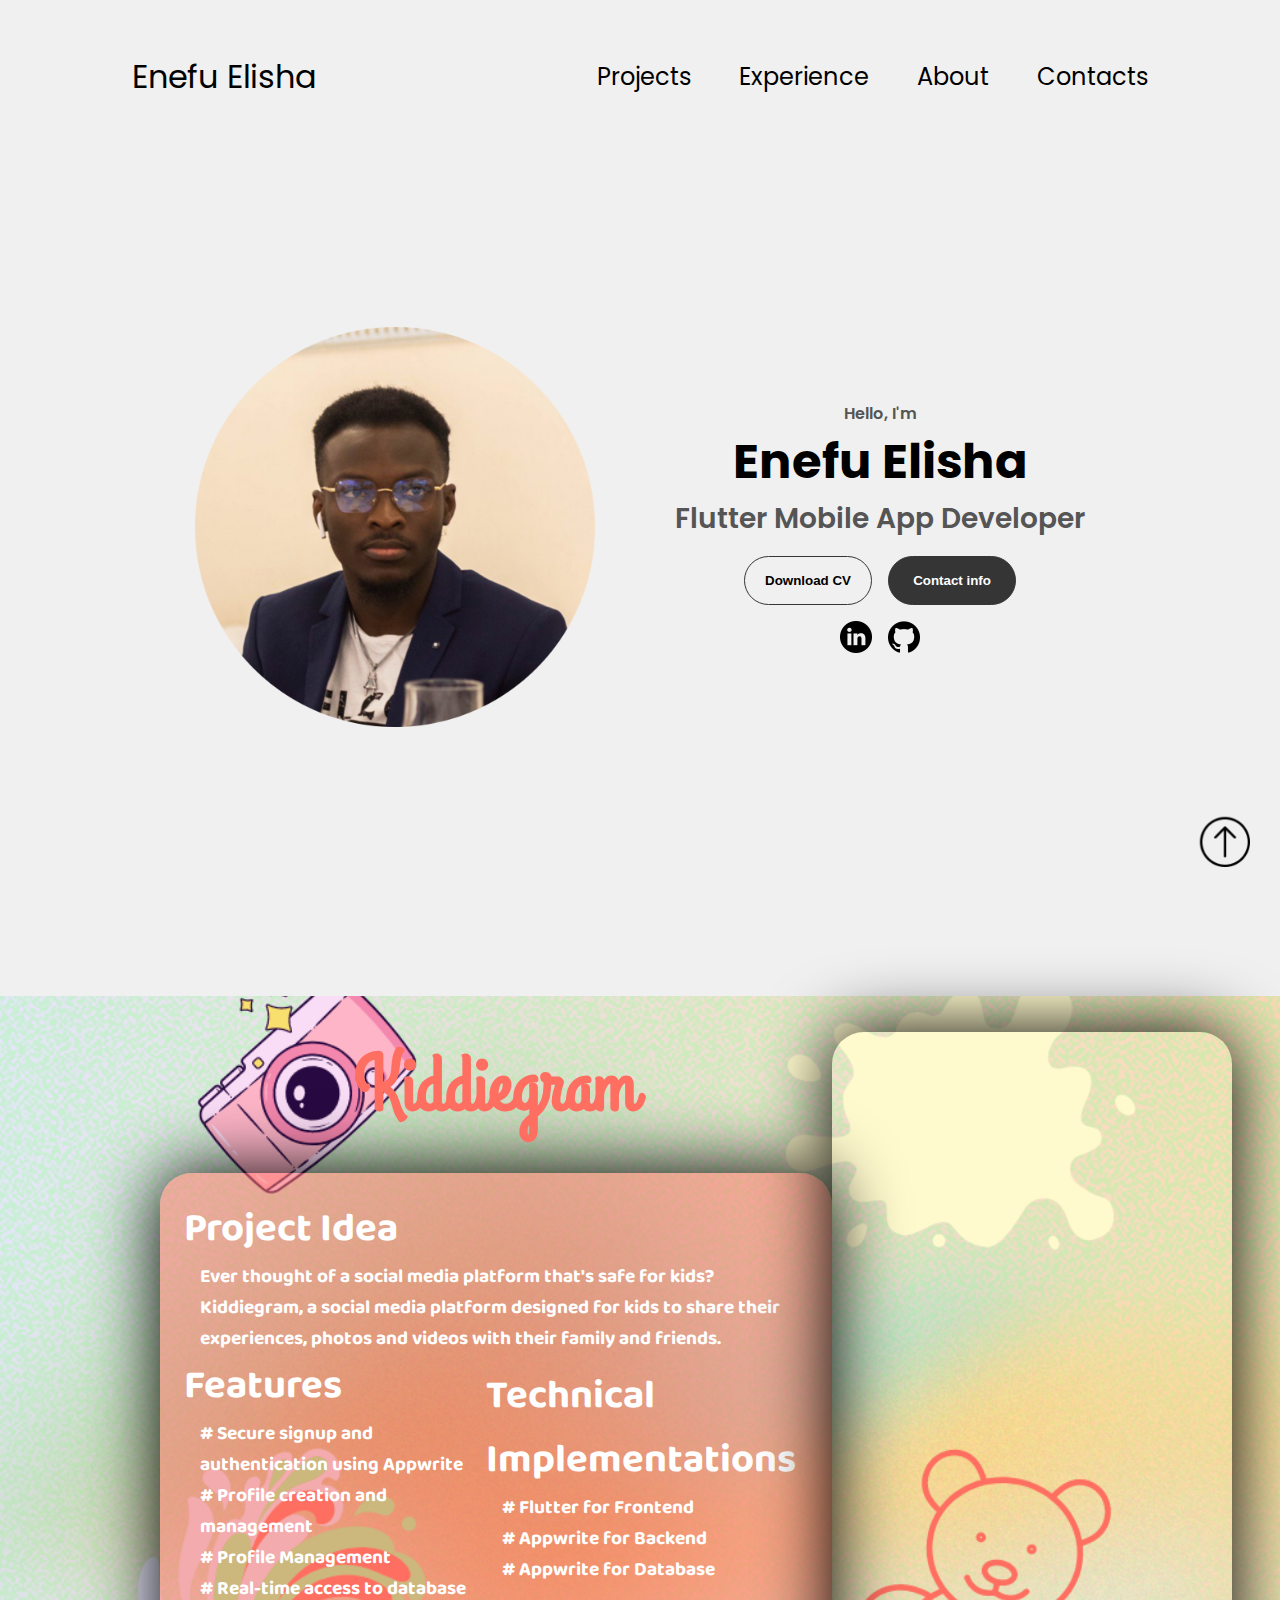
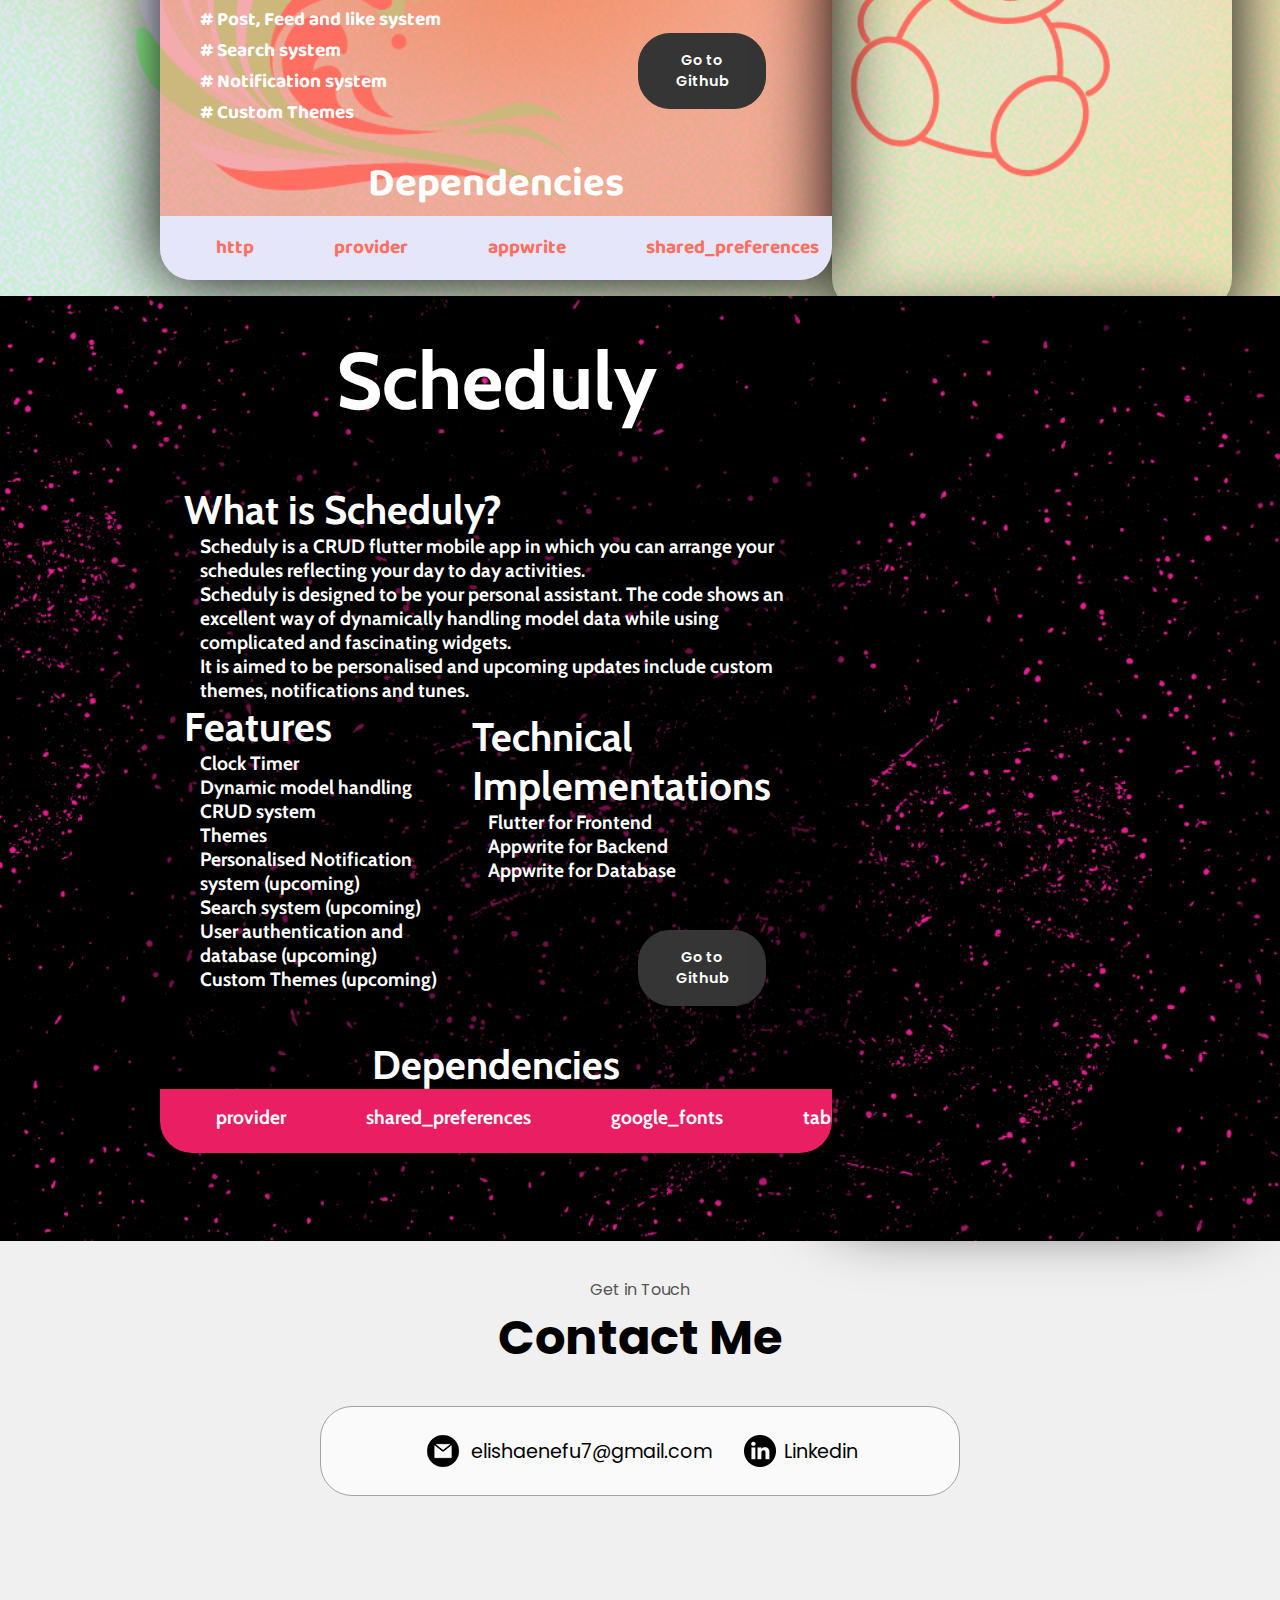
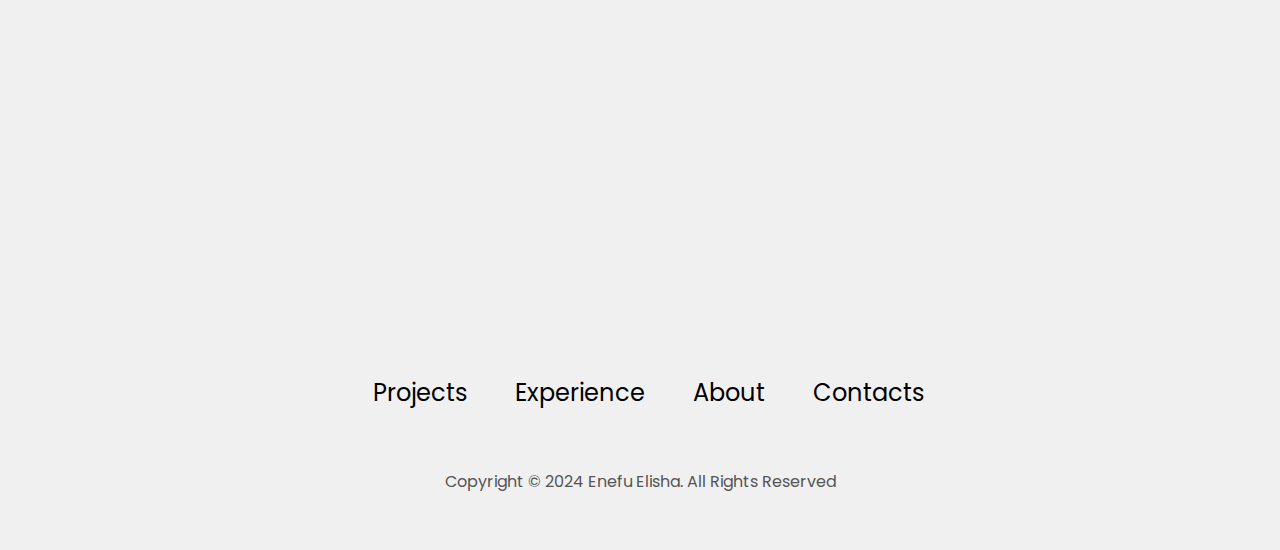
==== index.html @ dab38178 "updated portfolio" ====
<!DOCTYPE html>
<html lang="en">
<head>
    <meta charset="UTF-8">
    <meta name="viewport" content="width=device-width, initial-scale=1.0">
    <title>My Portfolio</title>
    <link rel="stylesheet" href="style.css" />
    <link rel="stylesheet" href="mediaqueries.css" />
</head>
<body>
    <nav id="desktop-nav">
        <div 
            class="logo"
            onclick="location.href='./'"
        >
            Enefu Elisha
        </div>
        <div>
            <ul class="nav-links">
                <li><a href="#projects">Projects</a></li>
                <li><a href="experience.html">Experience</a></li>
                <li><a href="about.html">About</a></li>
                <li><a href="#contact">Contacts</a></li>
            </ul>
        </div>
    </nav>
    <nav id="hamburger-nav">
        <div class="logo"> Enefu Elisha</div>
            <div class="hamburger-menu">
                <div class="hamburger-icon" onclick="toggleMenu()">
                    <span></span>
                    <span></span>
                    <span></span>
                </div>
                <div class="menu-links">
                    <li><a href="#projects" onclick="toggleMenu()">Projects</a></li>
                    <li><a href="experience.html" onclick="toggleMenu()">Experience</a></li>
                    <li><a href="about.html" onclick="toggleMenu()">About</a></li>
                    <li><a href="#contact" onclick="toggleMenu()">Contacts</a></li>
                </div>
            </div>
        </div>
    </nav>
    <section id="profile">
        <div class="section__pic-container">
            <img src="./assets/profile-pic.png" alt="Elisha's profile picture" />
        </div>
        <div class="section__text">
            <p class="section__text__p1">Hello, I'm </p>
            <h1 class="title">Enefu Elisha</h1>
            <p class="section__text__p2">Flutter Mobile App Developer</p>
            <div class="btn-container">
                <button 
                    class="btn btn-color-2" 
                    onclick="window.open('./assets/flutter-resume.pdf')"
                >
                    Download CV
                </button>
                <button 
                    class="btn btn-color-1" 
                    onclick="location.href='./#contact'"
                >
                    Contact info
                </button>
            </div>
            <div id="socials-container">
                <img src="./assets/linkedin.png" alt="my linkedin profile"
                class="icon" onclick="location.href='https://www.linkedin.com/in/elisha-enefu-522010285/'"/>
                <img src="./assets/github.png" alt="my github profile"
                class="icon" onclick="location.href='https://github.com/ExcelWhite'">
                
            </div>
        </div>
    </section>
    <section id="projects" class="kiddiegram-project">
        <div class="section kiddiegram">
            <div class="kiddiegram__level1__div">
                <h1 class="title kiddiegram-title"> Kiddiegram</h1>
                <div class="kiddiegram-description-outer-container project-description-outer-container">
                    <div class="project-description kiddiegram-description">
                        <div class="project-idea">
                            <h2>Project Idea</h2>
                            <p>
                                Ever thought of a social media platform that's safe for kids? <br>
                                Kiddiegram, a social media platform designed for kids to share
                                their experiences, photos and videos with their family and friends.
                            </p>
                        </div>
                        <div class="project-features-and-implementations">
                            <div class="project-features">
                                <h2>Features</h2>
                                <ul>
                                    <li># Secure signup and authentication using Appwrite</li>
                                    <li># Profile creation and management</li>
                                    <li># Profile Management</li>
                                    <li># Real-time access to database</li>
                                    <li># Post, Feed and like system</li>
                                    <li># Search system</li>
                                    <li># Notification system</li>
                                    <li># Custom Themes</li>
                                </ul>
                            </div>
                            <div class="project-implementations">
                                <div>
                                    <h2 class="project-description-title">Technical Implementations</h2>
                                    <ul>
                                        <li># Flutter for Frontend</li>
                                        <li># Appwrite for Backend</li>
                                        <li># Appwrite for Database</li>
                                    </ul>
                                </div>
                                <button 
                                    class="btn btn-color-1 kiddiegram-btn"
                                    onclick="window.open('https://github.com/ExcelWhite/kiddiegram/tree/master', '_blank');"
                                >
                                    Go to Github
                                </button>
                            </div>
                        </div>
                    </div>
                    <div class="project-dependencies-container">
                        <h2>Dependencies</h2>
                        <div class="dependencies-list-wrapper kiddiegram-dependencies-list-wrapper">
                            <div class="dependencies-list kiddiegram-dependencies-list">
                                <p class="dependency-item">http</p>
                                <p class="dependency-item">provider</p>
                                <p class="dependency-item">appwrite</p>
                                <p class="dependency-item">shared_preferences</p>
                                <p class="dependency-item">flutter_local_notifications</p>
                                <p class="dependency-item">permission_handler</p>
                                <p class="dependency-item">google_fonts</p>
                                <p class="dependency-item">video_player</p>
                                <p class="dependency-item">video_thumbnail</p>
                                <p class="dependency-item">http</p>
                                <p class="dependency-item">provider</p>
                                <p class="dependency-item">appwrite</p>
                                <p class="dependency-item">shared_preferences</p>
                                <p class="dependency-item">flutter_local_notifications</p>
                                <p class="dependency-item">permission_handler</p>
                                <p class="dependency-item">google_fonts</p>
                                <p class="dependency-item">video_player</p>
                                <p class="dependency-item">video_thumbnail</p>
                            </div>
                            
                        </div>
                    </div>
                </div>
            </div>
            <div class="project-vid-container">
                <iframe 
                    src="https://www.youtube.com/embed/0T_EnX83IoA" 
                    frameborder="0" 
                    allowfullscreen 
                ></iframe>
            </div>
        </div>
    </section>
    <section class="scheduly-project">
        <div class="section scheduly">
            <div class="scheduly__level1__div">
                <h1 class="title scheduly-title"> Scheduly</h1>
                <div class="scheduly-description-outer-container project-description-outer-container">
                    <div class="project-description">
                        <div class="project-idea">
                            <h2>What is Scheduly?</h2>
                            <p>
                                Scheduly is a CRUD flutter mobile app in which you can arrange your schedules reflecting your day to day activities. <br>
                                Scheduly is designed to be your personal assistant. The code shows an excellent way of dynamically handling model data while using complicated and fascinating widgets. <br>
                                It is aimed to be personalised and upcoming updates include custom themes, notifications and tunes.
                            </p>
                        </div>
                        <div class="project-features-and-implementations">
                            <div class="project-features">
                                <h2>Features</h2>
                                <ul>
                                    <li>Clock Timer</li>
                                    <li>Dynamic model handling</li>
                                    <li>CRUD system</li>
                                    <li>Themes</li>
                                    <li>Personalised Notification system (upcoming)</li>
                                    <li>Search system (upcoming)</li>
                                    <li>User authentication and database (upcoming)</li>
                                    <li>Custom Themes (upcoming)</li>
                                </ul>
                            </div>
                            <div class="project-implementations">
                                <div>
                                    <h2 class="project-description-title">Technical Implementations</h2>
                                    <ul>
                                        <li>Flutter for Frontend</li>
                                        <li>Appwrite for Backend</li>
                                        <li>Appwrite for Database</li>
                                    </ul>
                                </div>
                                <button 
                                    class="btn btn-color-1 scheduly-btn"
                                    onclick="window.open('https://github.com/ExcelWhite/scheduly', '_blank');"
                                >
                                    Go to Github
                                </button>
                            </div>
                        </div>
                    </div>
                    <div class="project-dependencies-container">
                        <h2>Dependencies</h2>
                        <div class="dependencies-list-wrapper scheduly-dependencies-list-wrapper">
                            <div class="dependencies-list scheduly-dependencies-list">
                                <p class="dependency-item">provider</p>
                                <p class="dependency-item">shared_preferences</p>
                                <p class="dependency-item">google_fonts</p>
                                <p class="dependency-item">table_calendar</p>
                                <p class="dependency-item">provider</p>
                                <p class="dependency-item">shared_preferences</p>
                                <p class="dependency-item">google_fonts</p>
                                <p class="dependency-item">table_calendar</p>
                                <p class="dependency-item">provider</p>
                                <p class="dependency-item">shared_preferences</p>
                                <p class="dependency-item">google_fonts</p>
                                <p class="dependency-item">table_calendar</p>
                                <p class="dependency-item">provider</p>
                                <p class="dependency-item">shared_preferences</p>
                                <p class="dependency-item">google_fonts</p>
                                <p class="dependency-item">table_calendar</p>
                            </div>
                            
                        </div>
                    </div>
                </div>
            </div>
            <div class="project-vid-container">
                <iframe 
                    width="400" 
                    height="878"
                    src="https://www.youtube.com/embed/teoLa_fyshI" 
                    frameborder="0" 
                    allowfullscreen 
                ></iframe>
            </div>
        </div>
    </section>
    <section class="other-projects">
        <div>
            
        </div>
    </section>
    <section id="contact">
        <div class="section">
            <p class="section__text__p1">Get in Touch</p>
            <h1 class="title">Contact Me</h1>
            <div class="contact-info-upper-container">
                <div class="contact-info-container">
                    <img src="./assets/email.png" alt="email icon" class="icon contact-icon email-icon">
                    <p><a href="mailto:elishaenefu7@gmail.com">elishaenefu7@gmail.com</a></p>
                </div>
                <div class="contact-info-container">
                    <img src="./assets/linkedin.png" alt="linkedin icon" class="icon contact-icon">
                    <p><a href="https://www.linkedin.com/in/elisha-enefu-522010285/">Linkedin</a></p>
                </div>
            </div>
        </div>
    </section>
    <footer>
        <nav>
            <div class="nav-links-container">
                <ul class="nav-links">
                    <li><a href="#projects">Projects</a></li>
                    <li><a href="experience.html">Experience</a></li>
                    <li><a href="about.html">About</a></li>
                    <li><a href="#contact">Contacts</a></li>
                </ul>
            </div>
        </nav>
        <p>Copyright &#169; 2024 Enefu Elisha. All Rights Reserved</p>
    </footer>
    <button id="to-top" class="to-top">
        <img src="./assets/arrow-up.png" alt="go to top">
    </button>
    <script src="script.js"></script>
</body>
</html>
---- style.css ----
/* GENERAL */
@import url('https://fonts.googleapis.com/css2?family=Poppins:ital,wght@0,100;0,200;0,300;0,400;0,500;0,600;0,700;0,800;0,900;1,100;1,200;1,300;1,400;1,500;1,600;1,700;1,800;1,900&display=swap');
@import url('https://fonts.googleapis.com/css2?family=Grand+Hotel&display=swap');
@import url('https://fonts.googleapis.com/css2?family=Baloo+2:wght@400..800&display=swap');
@import url('https://fonts.googleapis.com/css2?family=Cabin:ital,wght@0,400..700;1,400..700&display=swap');


* {
    margin: 0;
    padding: 0;
}

body {
    font-family: 'Poppins', 'sans-serif';
    background-color: #f0f0f0;
}

html {
    scroll-behavior: smooth;
}

p {
    color: rgb(85, 85, 85);
}

/* TRANSITION */

a, .btn {
    transition: all 0.3s ease;
}


/* DESKTOP NAV */

nav, 
.nav-links{
    display: flex;
}

nav {
    justify-content: space-around;
    align-items: center;
    height: 17vh;
}

.nav-links{
    gap: 2rem;
    list-style: none;
    font-size: 1.5rem;
}

.nav-links li {
    font-family: 'Poppins';
    font-weight: 400;
    font-size: 1.5rem;
}

a {
    color: black;
    text-decoration: none;
    text-decoration-color: white;
}

a:hover {
    color: gray;
    text-decoration: underline;
    text-underline-offset: 1rem;
    text-decoration-color: rgb(181, 181, 181);
}

.logo {
    font-size: 2rem;
}

.logo:hover {
    cursor: pointer;
}

/* HAMBURGER */

#hamburger-nav {
    display: none;
}

.hamburger-menu {
    position: relative;
    display:  inline-block;
}

.hamburger-icon {
    display: flex;
    flex-direction: column;
    justify-content: space-between;
    height: 24px;
    width: 30px;
    cursor: pointer;
}

.hamburger-icon span {
    width: 100%;
    height: 2px;
    background-color: black;
    transition: all 0.3s ease-in-out;
}

.menu-links {
    position: absolute;
    top: 100%;
    right: 0;
    background-color: #f0f0f0;
    max-height: 0;
    overflow: hidden;
    transition: all 0.3s ease-in-out;
}

.menu-links a {
    display: block;
    padding: 10px;
    text-align: center;
    font-size: 1.5rem;
    font-weight: 400;
    color: black;
    text-decoration: none;
    transition: all 0.3s ease-in-out;;
}

.menu-links li {
    list-style: none;
}

.menu-links.open {
    max-height: 300px;
}

.hamburger-icon.open span:first-child {
    transform: rotate(45deg) translate(10px, 5px);
}
.hamburger-icon.open span:nth-child(2) {
    opacity: 0;
}
.hamburger-icon.open span:last-child {
    transform: rotate(-45deg) translate(10px, -5px);
}

.hamburger-icon span:first-child{
    transform: none;
}
.hamburger-icon span:nth-child(2){
    opacity: 1;
}
.hamburger-icon span:first-child{
    transform: none;
}

/* SECTIONS */

.section{
    height: 100vh;
    padding-top: 4vh;
    margin: 0 10rem;
    box-sizing: border-box;
    min-height: fit-content;
}

.section-container {
    display: flex;
}

/* PROFILE SECTION */

#profile {
    display: flex;
    justify-content: center;
    gap: 5rem;
    height: 85vh;
}

.section__pic-container {
    display: flex;
    height: 400px;
    width: 400px;
    margin: auto 0;
}

.section__text{
    align-self: center;
    text-align: center;
}

.section__text p {
    font-weight: 600;
}

.section__text__p1{
    text-align: center;
}
.section__text__p2{
    font-size: 1.75rem;
    margin-bottom: 1rem;
}

.title {
    font-size: 3rem;
    text-align: center;
}

#socials-container {
    display: flex;
    justify-content: center;
    margin-top: 1rem;
    gap: 1rem;
}

/* ICONS */

.icon {
    cursor: pointer;
    height: 2rem;
}

/* BUTTONS */

.btn-container {
    display: flex;
    justify-content: center;
    gap: 1rem;
}

.btn {
    font-weight: 600;
    transition: all 300ms ease;
    padding: 1rem;
    width: 8rem;
    border-radius: 2rem;
}

.btn-color-1,
.btn-color-2 {
    border: rgb(53, 53, 53) 0.1rem solid;
}

.btn-color-1:hover,
.btn-color-2:hover {
    cursor: pointer;
}

.btn-color-1,
.btn-color-2:hover {
    background: rgb(53, 53, 53);
    color: white;
}

.btn-color-1:hover{
    background: rgb(0, 0, 0);
}

.btn-color-2 {
    background: none;
}
.btn-color-2:hover {
    border: rgb(255, 255, 255) o.1rem solid;
}

.btn-container {
    gap: 1rem;
}


/* ABOUT SECTION */

/* #about {
    position: relative;
} */

.about-containers {
    gap: 2rem;
    margin-bottom: 2rem;
    margin-top: 2rem;
}

.about-details-container {
    justify-content: center;
    flex-direction: column;
}

.about-containers,
.about-details-container {
    display: flex;
}

.about-pic {
    border-radius: 2rem;
}

.arrow {
    position: absolute;
    right: -5rem; 
    bottom: 2.5rem;
}

.details-container {
    padding: 1.5rem;
    flex: 1;
    background: white;
    border-radius: 2rem;
    border: rgb(53,53,53) 0.1rem solid;
    border-color: rgb(163,163,163);
    text-align: center;

}

.section-container {
    gap: 4rem;
    height: 80%;
}

.section__pic-container {
    height: 400px;
    width: 400px;
    margin: auto 0;
}

/* EXPERIENCE SECTION */

/* #experience {
    position: relative;
} */

.experience-sub-title {
    counter-reset: rgb(85, 85, 85);
    font-weight: 600;
    font-size: 1.75rem;
    margin-bottom: 2rem;
}

.experience-details-container {
    display: flex;
    justify-content: center;
    flex-direction: column;
}

.article-container {
    display: flex;
    text-align: initial;
    flex-wrap: wrap;
    flex-direction: row;
    gap: 2.5rem;
    justify-content: space-around;
}

article{
    display: flex;
    width: 14rem;
    justify-content: center;
    gap: 1rem;
}

article .icon {
    cursor: default;
}


/* PROJECTS SECTION*/
/* #projects {

} */

.color-container{
    border-color: rgb(163,163,163);
    background: rgb(250,250,250);
}

.project-img {
    border-radius: 2rem;
    width: 90%;
    height: 90%;
}

.project-title {
    margin: 1rem;
    color: black;
}

.project-btn {
    color: black;
    border-color: rgb(163,163,163);
}

.project-vid-container {
    border-radius: 2rem;
    align-content: center; 
}
.project-vid-container iframe {
    width: 400px;
    height: 878px;
    display: block;
    margin: 0 auto;
    border-radius: 2rem;
    box-shadow: 0 0 70px rgba(0, 0, 0, 1);
}

.project-description {
    padding: 1.5rem;
}

.project-description-outer-container h2 {
    font-size: 2.5rem;
}
.project-description p, li {
    font-size: 1.2rem;
    font-weight: bold;
    padding-left: 1rem;
    list-style: none;
}


.project-features-and-implementations {
    display: flex;
    justify-content: space-around;
}

.project-implementations {
    display: flex;
    justify-content: space-between;
    align-content: space-between;
    flex-direction: column;
    height: 100%;
    padding: 10px;
}

.project-dependencies-container {
    text-align: center;
    position: relative;
}

.dependencies-list-wrapper {
    overflow: hidden;
    /* width: 100%; */
    border-radius: 0 0 2rem 2rem;
    white-space: nowrap;
    
    /* margin-bottom: 1rem; */
}

.dependencies-list{
    display: flex;
    padding: 1rem;
    animation: 20s dependencies_anim infinite linear;
}

.dependencies-list-wrapper:hover .dependencies-list {
    animation-play-state: paused;
    
} 

.dependencies-list p {
    font-size: 1.2rem;
    font-weight: bold;
    height: 2rem;
    margin: 0 40px;
    cursor: default;
}

.dependency-item {
    display: inline-block;
    margin: 0 1rem;
    text-align: center;
    width: 100%;
}

@keyframes dependencies_anim {
    from {
        transform: translateX(0)
    }
    to {
        transform: translateX(-100%);
    }
}



/* KIDDIEGRAM */
.kiddiegram-project {
    background-image: url('./assets/kiddiegram-bg.png');
    background-size: cover;
    background-position: center;
    height: 100vh;
}

.kiddiegram{
    display: flex;
    justify-content: space-between;
}

.kiddiegram__level1__div {
    max-width: 70%;
}

.kiddiegram-description-outer-container {
    gap: 2rem; 
    margin-bottom: 2rem;
    margin-top: 2rem;
    /* margin-right: 3rem; */
    background: rgba(255, 111, 97, 0.5);
    border-radius: 2rem;
    box-shadow: 0 0 70px rgba(0, 0, 0, 1);
}

.kiddiegram-description-outer-container p, h2, li {
    color: white;
}

.kiddiegram-title {
    font-family: 'Grand Hotel', cursive;
    font-size: 5rem;
    color: #ff6f61;
}

.kiddiegram-dependencies-list-wrapper{
    background: #e6e6fa;
}
.kiddiegram-dependencies-list p {
    color: #ff6f61;
}

.kiddiegram-btn {
    margin-top: 3rem;
    margin-right: 2rem;
    align-self: flex-end;
    font-size: 0.9rem;
}

/* SCHEDULY SECTION */
.scheduly-project {
    background-image: url('./assets/scheduly_bg.png');
    background-size: cover;
    background-position: center;
    height: 105vh;
}

.scheduly{
    display: flex;
    justify-content: space-between;
}

.scheduly__level1__div {
    max-width: 70%;
}

.scheduly-description-outer-container {
    gap: 2rem; 
    margin-bottom: 2rem;
    margin-top: 2rem;
    /* margin-right: 3rem; */
    background: rgba(0, 0, 0, 0.5);
    border-radius: 2rem;
    box-shadow: 0 0 70px rgba(0, 0, 0, 1)
}
.scheduly-description-outer-container p, h2, li {
    color: white;
    /* font-family: 'Cabin', sans-serif; */
}
.scheduly-title {
    font-family: 'Cabin', sans-serif;
    font-size: 5rem;
    color: white;
}

.scheduly-dependencies-list-wrapper{
    background: #e91e63;
}

.scheduly-dependencies-list p {
    color: white;
}

.scheduly-btn {
    margin-top: 3rem;
    margin-right: 2rem;
    align-self: flex-end;
    font-size: 0.9rem;
}

/* KIDDIEGRAM AND SCHEDULY TOGETHER */
.kiddiegram-project,
.kiddiegram-description-outer-container,
.kiddiegram-dependencies-list-wrapper,
.kiddiegram-dependencies-list {
  font-family: 'Baloo 2', sans-serif;
}

.kiddiegram-btn {
  font-family: 'Poppins', sans-serif; /* override font family for the button */
}

.scheduly-project,
.scheduly-description-outer-container,
.scheduly-dependencies-list-wrapper,
.scheduly-dependencies-list {
  font-family: 'Cabin', sans-serif;
}

.scheduly-btn {
  font-family: 'Poppins', sans-serif; /* override font family for the button */
}

/* CONTACT SECTION */

#contact {
    display: flex;
    justify-content: center;
    flex-direction: column;
    height: 75vh;
}

.contact-info-upper-container {
    display: flex;
    justify-content: center;
    border-radius: 2rem;
    border: rgb(53, 53, 53) 0.1rem solid;
    border-color: rgb(163, 163, 163);
    background: rgb(250, 250, 250);
    margin: 2rem 10rem;
    padding: 0.5rem;
}

.contact-info-container  {
    display: flex;
    align-items: center;
    justify-content: center;
    gap: 0.5rem;
    margin: 1rem;
}

.contact-info-container p {
    font-size: larger;
}

.contact-icon {
    cursor: default;
    
}

.email-icon {
    height: 2.5rem;
}

/* FOOTER SECTION */

footer{
    height:26vh;
    margin: 0 1rem;
}

footer p{
    text-align: center;
}

.to-top {
    position: fixed;
    bottom: 20px;
    right: 20px;
    border: none;
    padding: 10px;
    cursor: pointer;
    z-index: 1000;
    background: transparent;
    transition: all 0.2s ease-in-out;
}

  
.to-top img {
    width: 50px;
    height: 50px;
}

/* .to-top:hover {
    transform: scale(1.2);
}

.to-top:hover img {
    width: 60px;
    height: 60px;
} */
---- mediaqueries.css ----
@media screen and (max-width: 1400px) {
    #profile {
        height: 83vh;
        margin-bottom: 6rem;
    }
    .about-containers {
        flex-wrap: wrap;
    }
}

@media screen and (max-width: 1200px){
    #desktop-nav {
        display: none;
    }
    #hamburger-nav {
        display: flex;
    }
    #experience, 
    .experience-details-container {
        margin-top: 2rem;
    }
    #profile, 
    .section-container {
        display: block;
    }
    .arrow {
        display: none;
    }
    .section,
    .section-container {
        height: fit-content;
    }
    .section{
        margin: 0 5%;
    }
    .section__pic-container {
        width: 275px;
        height: 275px;
        margin: 0 auto 2rem;
    }
    .about-containers {
        margin-top: 0;
    }

    .kiddiegram-project {
        height: fit-content;
    }
    .kiddiegram {
        display: flex;
        flex-direction: column;
    } 
    .kiddiegram__level1__div {
        max-width: 100%;
    }

    .scheduly-project {
        height: fit-content;
    }
    .scheduly {
        display: flex;
        flex-direction: column;
    } 
    .scheduly__level1__div {
        max-width: 100%;
        justify-content: center;
    }

    .kiddiegram-btn, .scheduly-btn {
        margin-top: 1rem;
        align-self: center;
        font-size: 0.7rem;
    }

    .kiddiegram-description-outer-container, .scheduly-description-outer-container {
        align-self: center;
    }

    .project-description-outer-container h2 {
        font-size: 1.5rem;
        text-align: center;
    }

    .project-description p, li {
        font-size: 1rem;
        font-weight: bold;
        padding-left: 0.5rem;
        list-style: none;
    }

    .project-features-and-implementations {
        display: flex;
        flex-direction: column;
        justify-content: space-around;
    }

    .project-vid-container iframe {
        width: 280px;
        height: 615px;
    }

    @keyframes dependencies_anim {
        from {
            transform: translateX(0)
        }
        to {
            transform: translateX(-100%);
        }
    }

    .dependencies-list{
        display: flex;
        padding: 1rem;
        animation: 8s dependencies_anim infinite linear;
    }
    
    
    
}

@media screen and (max-width: 900px) {
    .contact-info-upper-container {
        margin: 0 5rem;
        flex-direction: column;
    }
}

@media screen and (max-width: 600px){
    .contact-info-upper-container {
        margin: 0 auto;
        flex-direction: column;
    }
    
    #contact,
    footer {
        height: 40vh;
    }
    #profile {
        height: 83vh;
        margin-bottom: 0;
    }
    article {
        font-size: 1rem;
    }
    footer nav {
        height: fit-content;
        margin-bottom: 2rem;
    }
    .about-containers,
    .contact-info-upper-container,
    .btn-container {
        flex-wrap: wrap;
    }
    .about-containers{
        flex-direction: column;
    }
    .contact-info-container {
        margin: 0;
    }
    .contact-info-container p,
    .nav-links  li a {
        font-size: 1rem
    }
    .experience-sub-title {
        font-size: 1.25rem;
    }
    .logo {
        font-size: 1.5rem;
        
    }
    .nav-links {
        flex-direction: column;
        gap: 0.5rem;
        text-align: center;
    }
    .section__pic-container {
        width: auto;
        height: 46vw;
        justify-content: center;
    }
    .section__text__p2 {
        font-size: 1.25rem;
    }
    .title {
        font-size: 2rem;
    }
    .text-container {
        text-align: justify;
    }



}
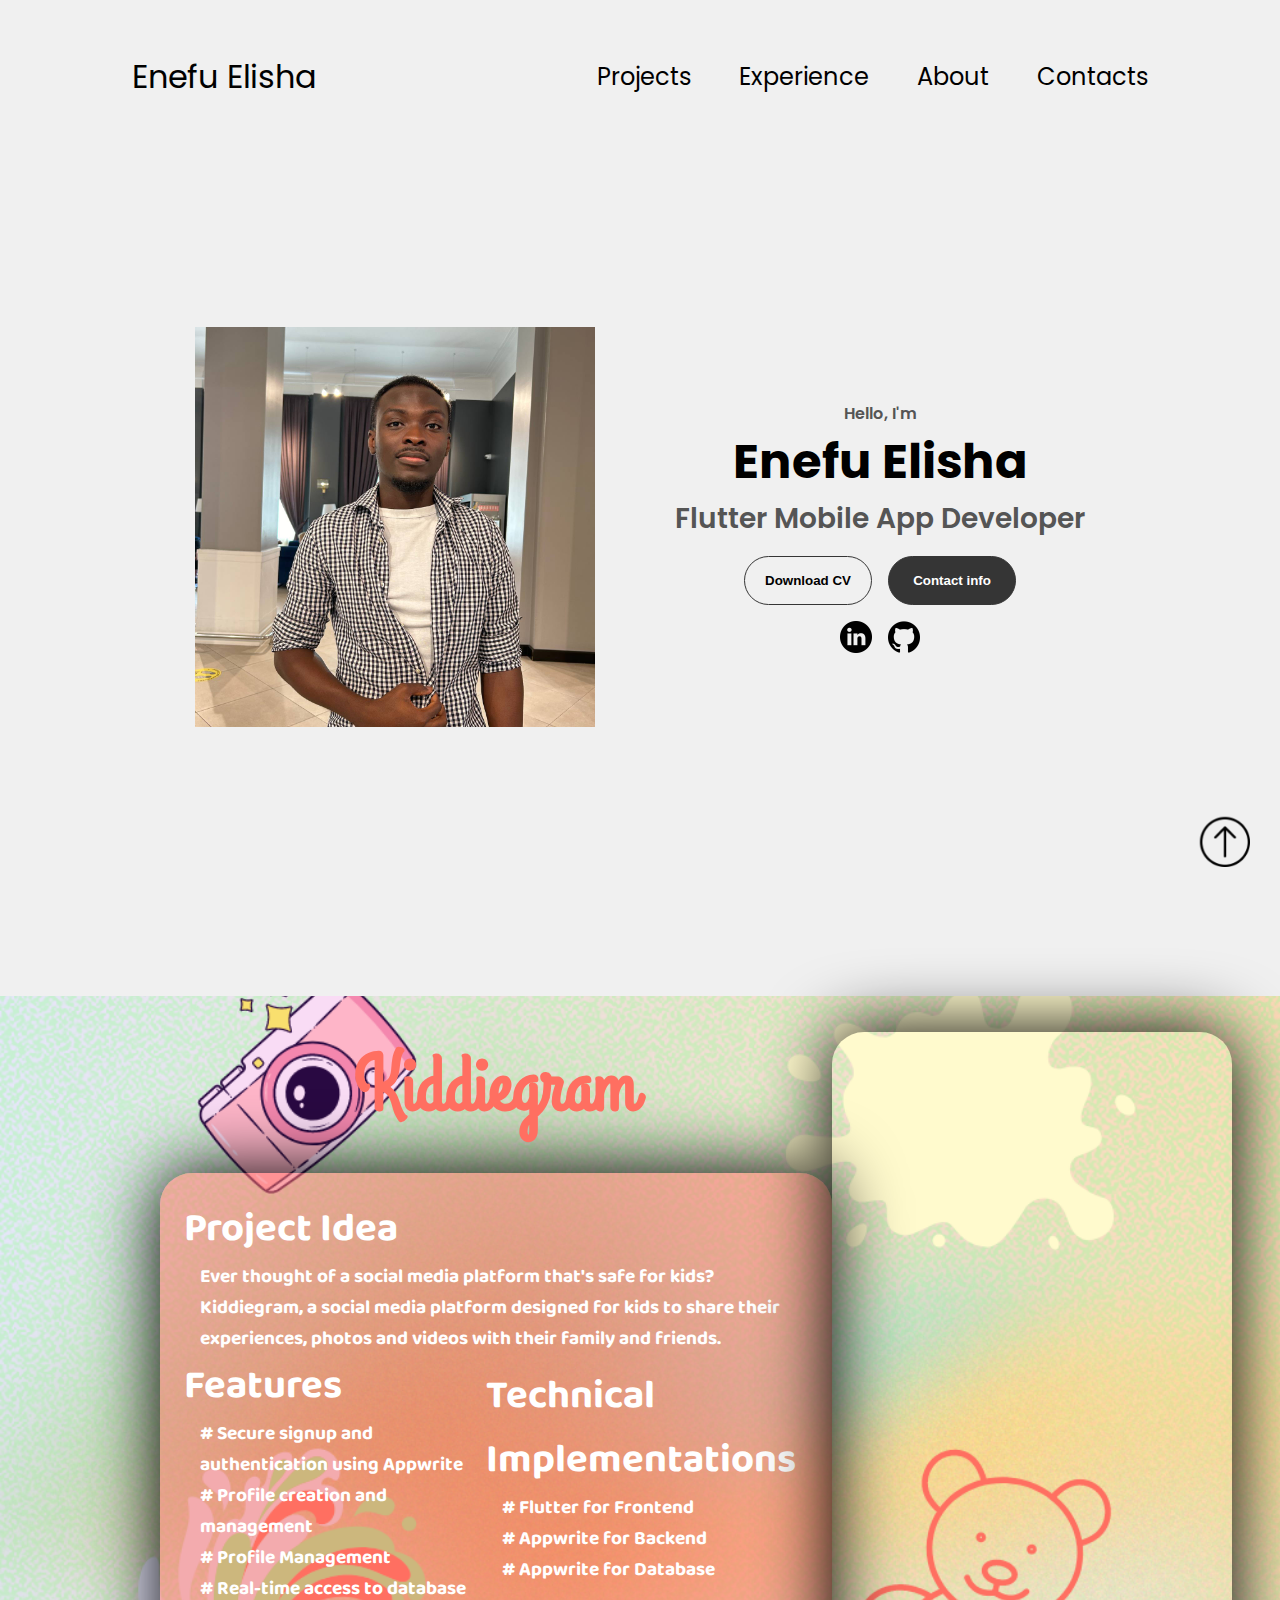
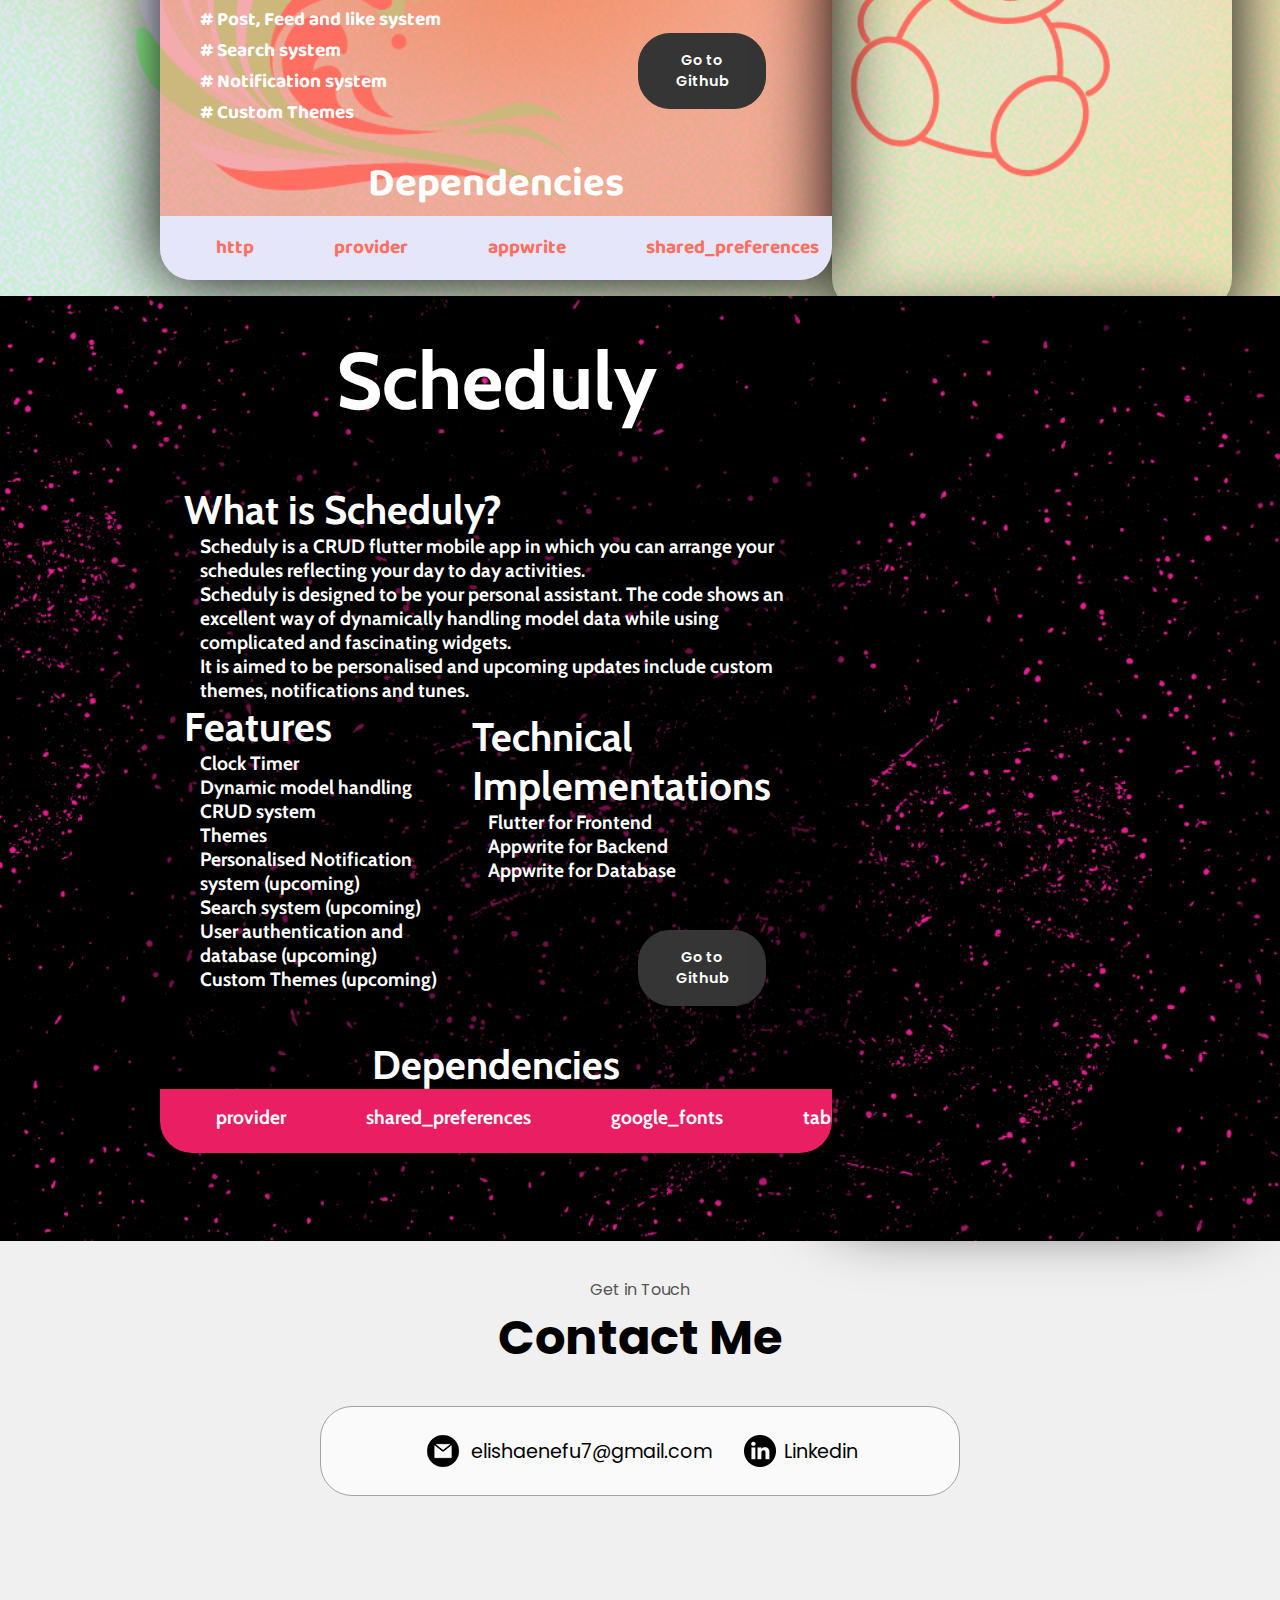
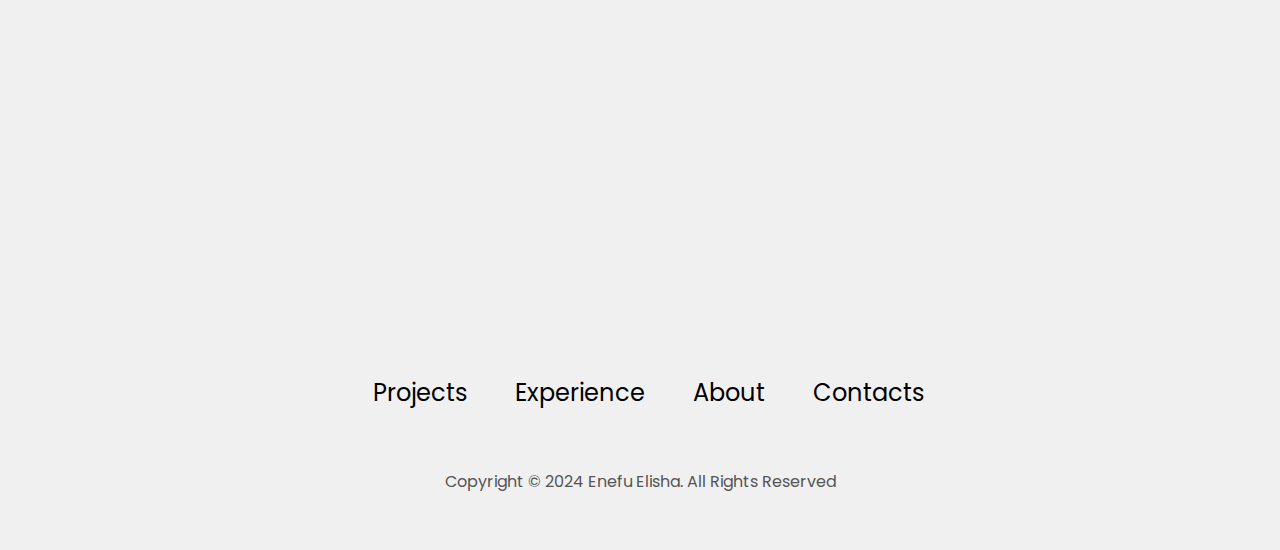
==== commit 742f09ca: "updated" ====
--- a/index.html
+++ b/index.html
@@ -43,7 +43,7 @@
     </nav>
     <section id="profile">
         <div class="section__pic-container">
-            <img src="./assets/profile-pic.png" alt="Elisha's profile picture" />
+            <img src="./assets/profile-pic.jpg" alt="Elisha's profile picture" />
         </div>
         <div class="section__text">
             <p class="section__text__p1">Hello, I'm </p>
@@ -52,7 +52,7 @@
             <div class="btn-container">
                 <button 
                     class="btn btn-color-2" 
-                    onclick="window.open('./assets/flutter-resume.pdf')"
+                    onclick="window.open('./assets/resume.pdf')"
                 >
                     Download CV
                 </button>
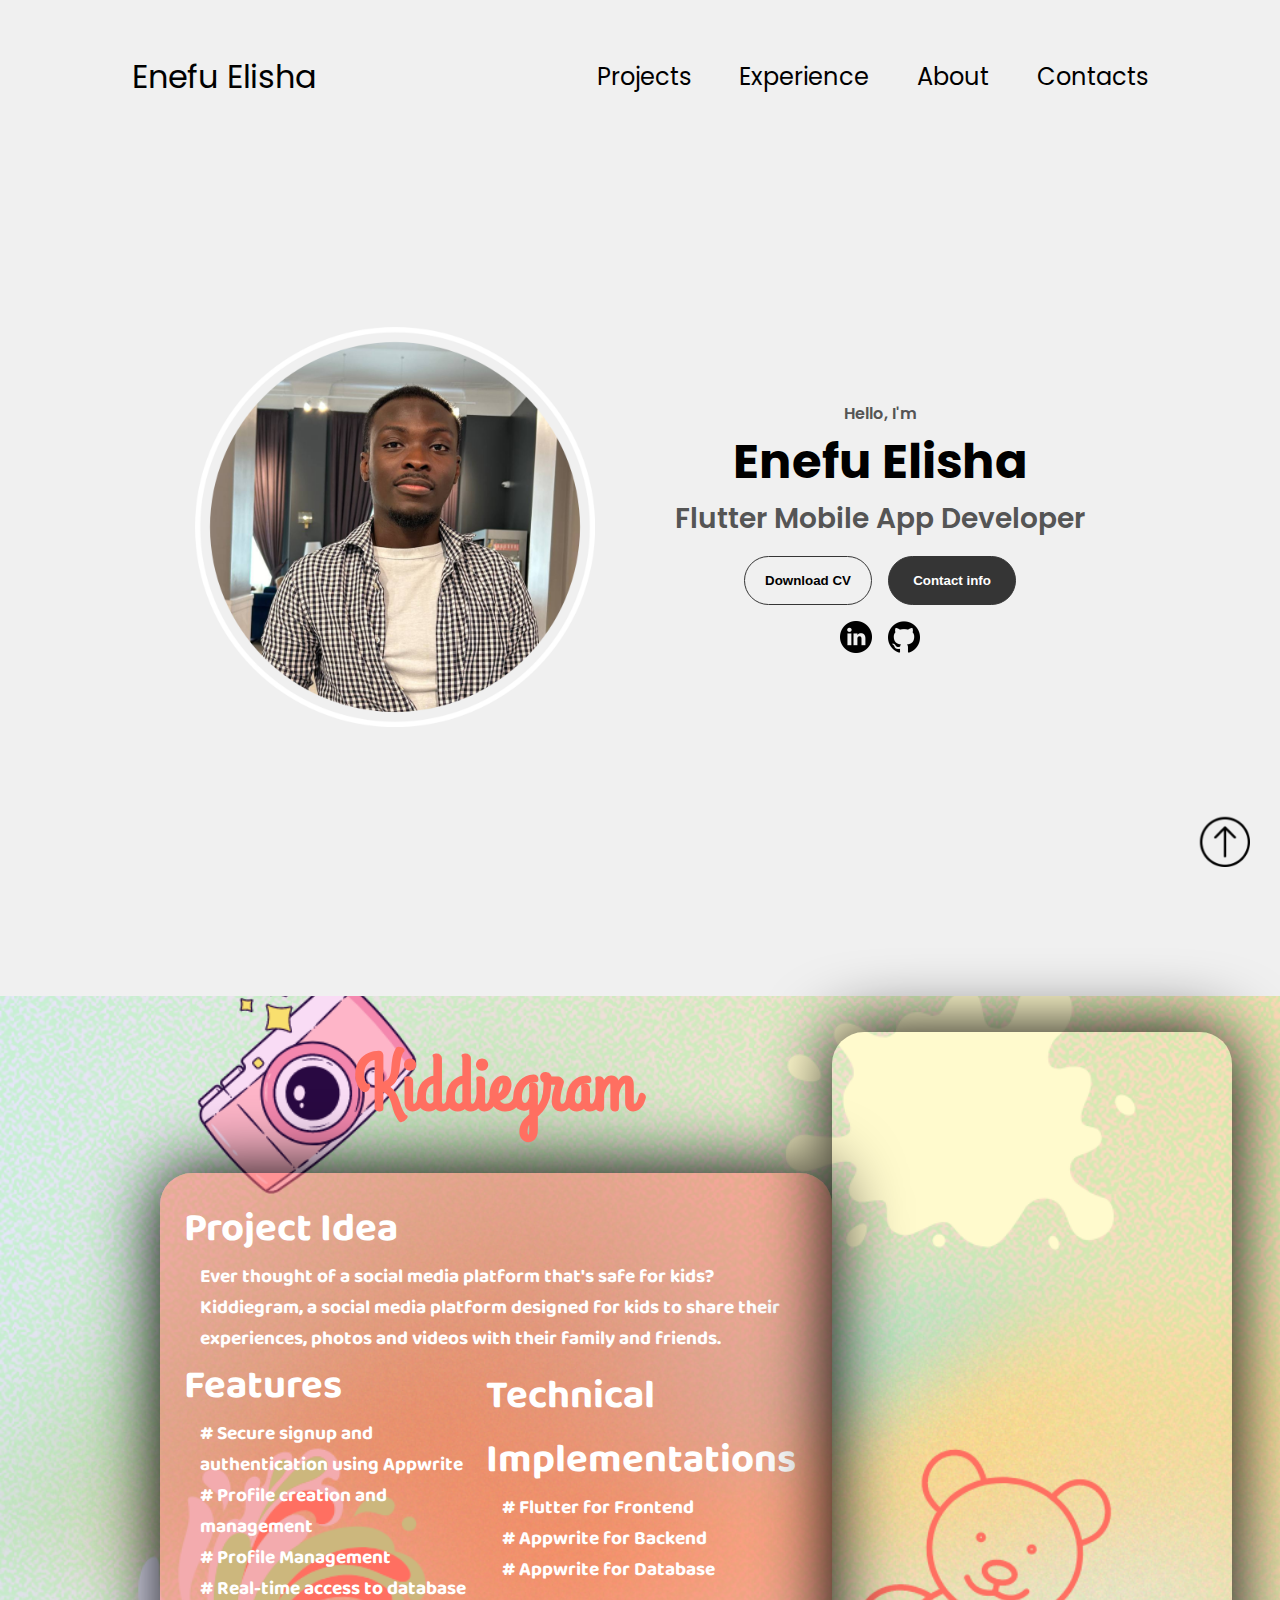
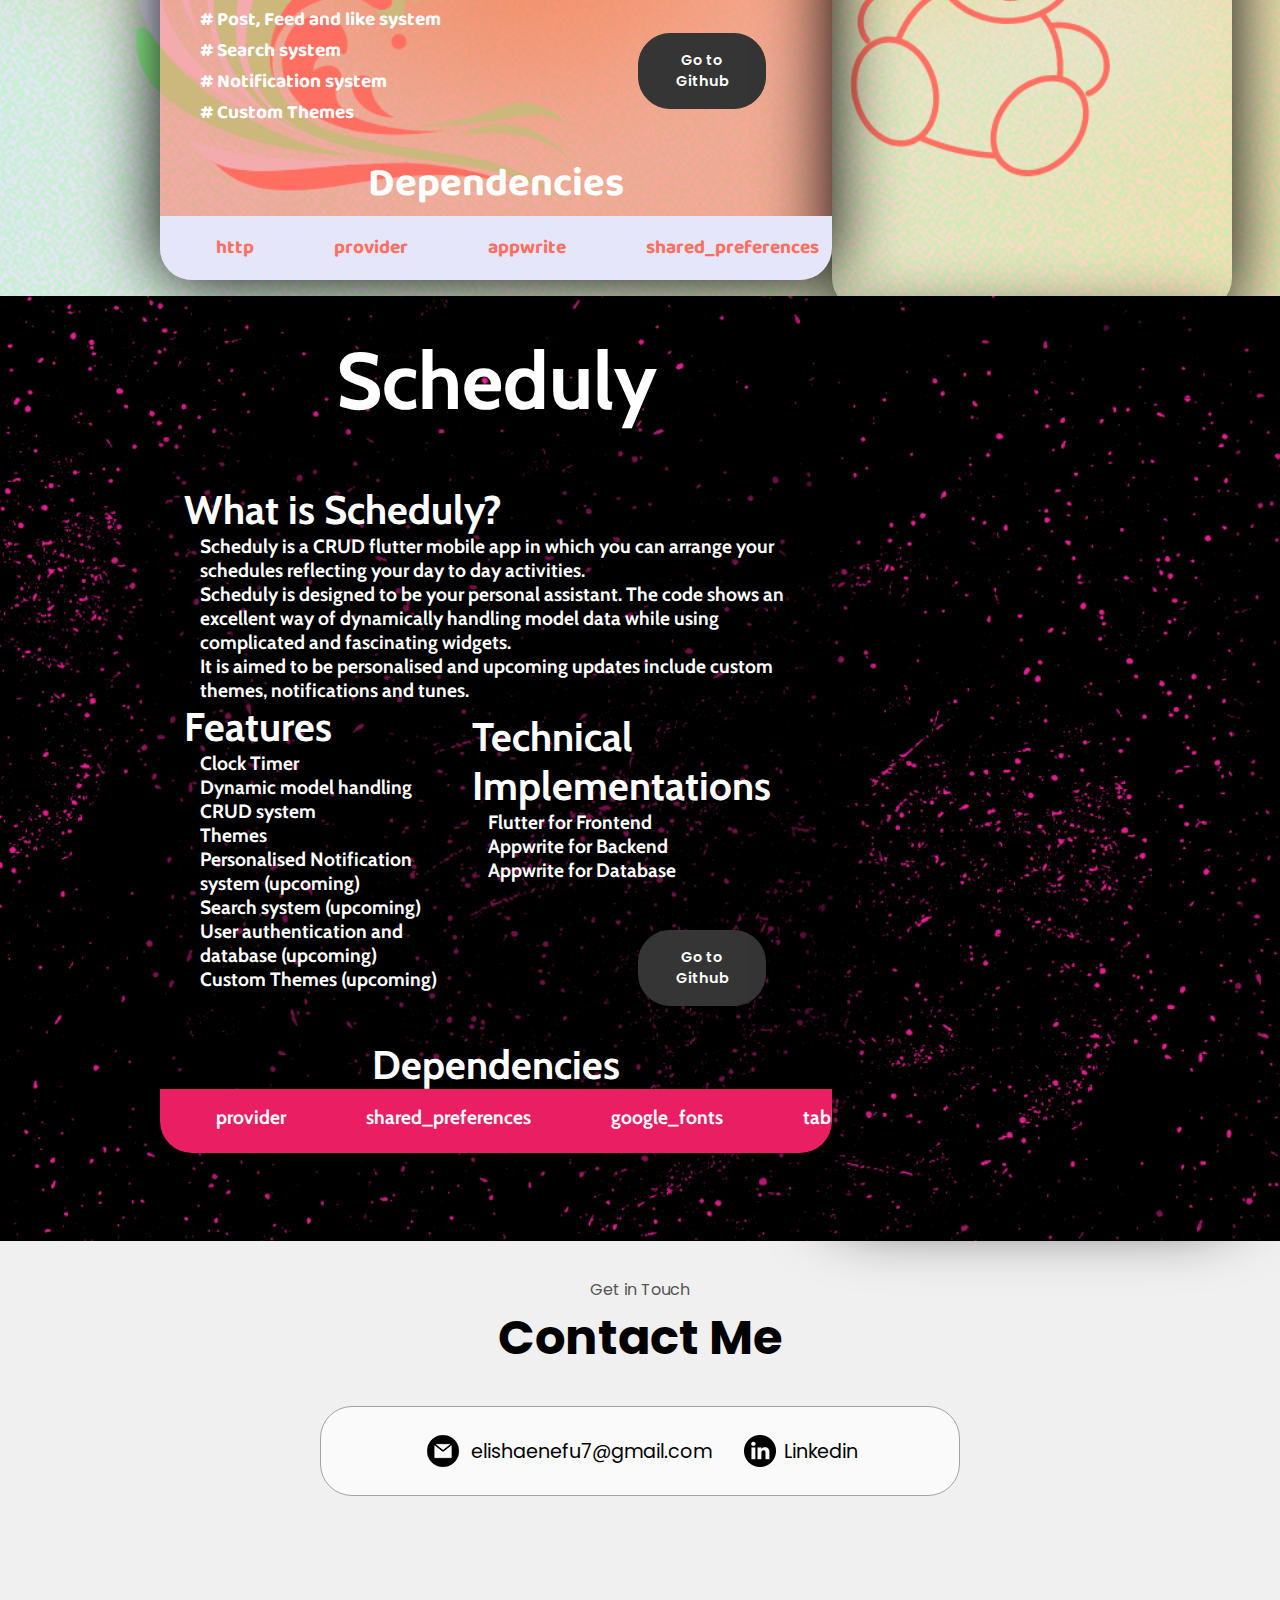
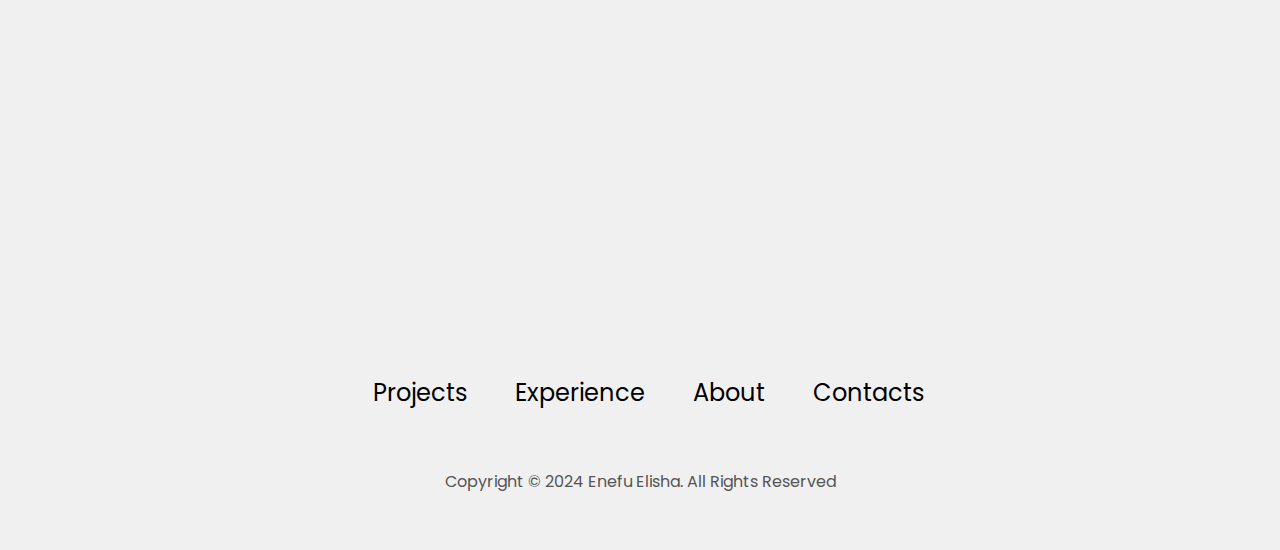
==== commit 36309bd5: "updated" ====
--- a/index.html
+++ b/index.html
@@ -43,7 +43,7 @@
     </nav>
     <section id="profile">
         <div class="section__pic-container">
-            <img src="./assets/profile-pic.jpg" alt="Elisha's profile picture" />
+            <img src="./assets/profile-pic.png" alt="Elisha's profile picture" />
         </div>
         <div class="section__text">
             <p class="section__text__p1">Hello, I'm </p>
